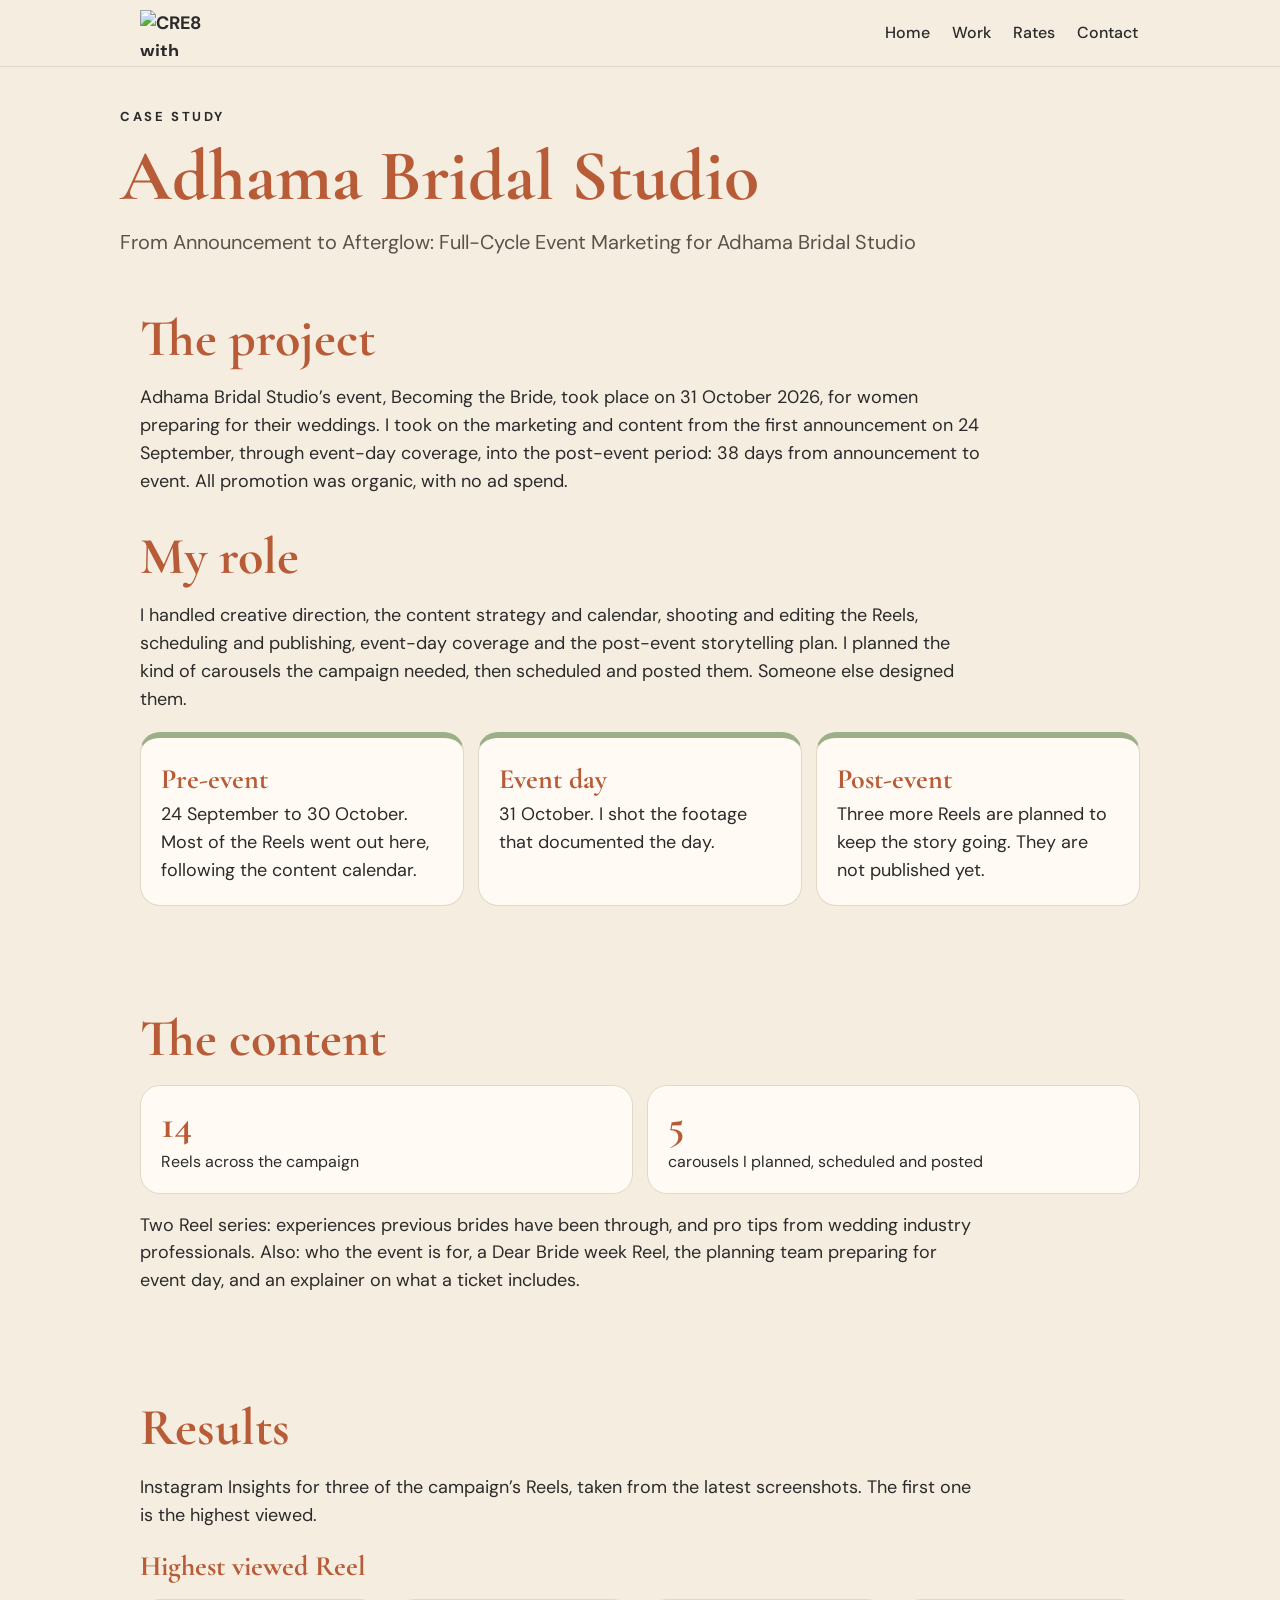
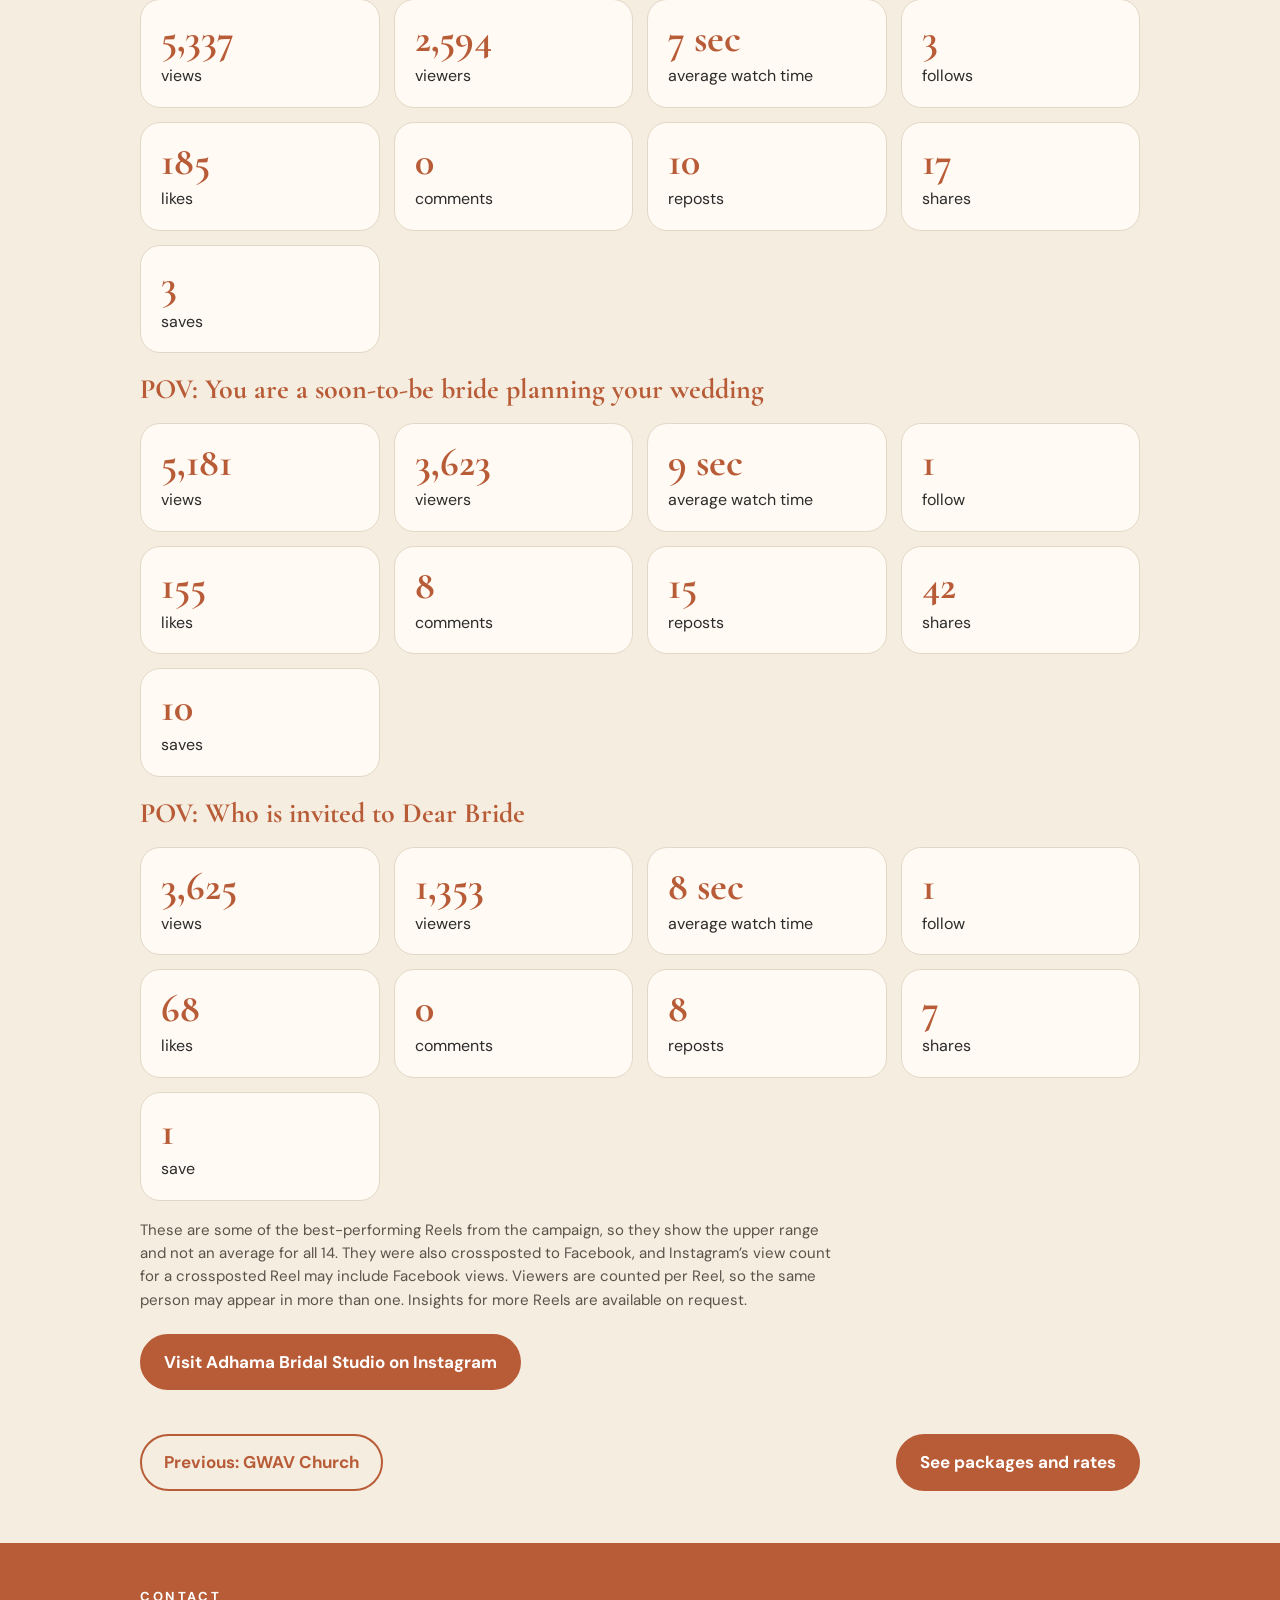
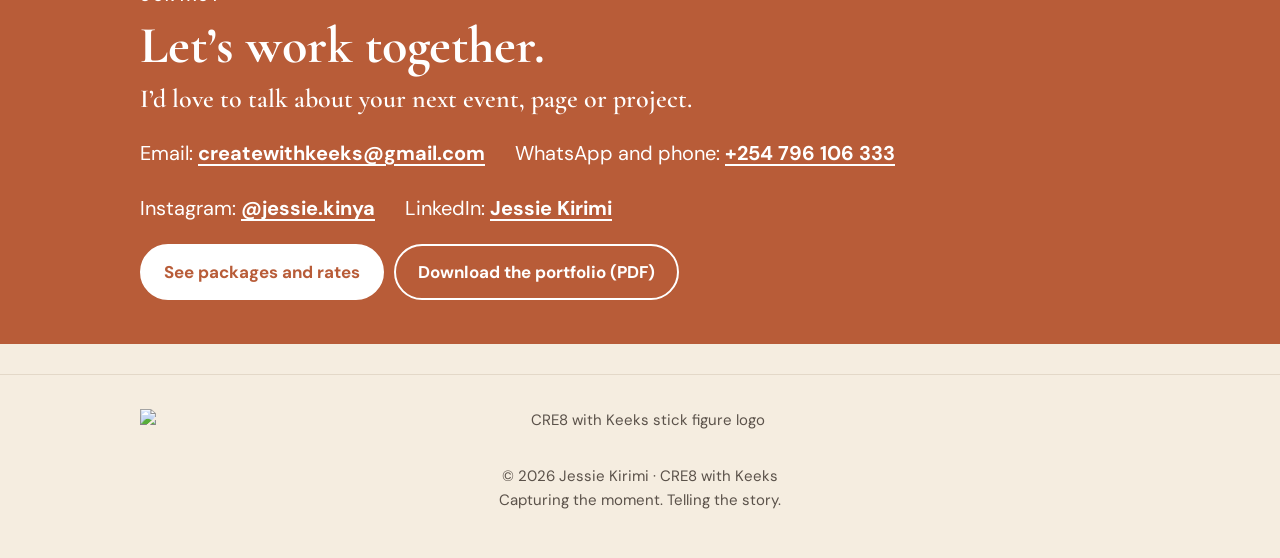
==== adhama.html @ f0c75ea5 "Add files via upload" ====
<!doctype html>
<html lang="en"><head><meta charset="utf-8">
<meta name="viewport" content="width=device-width, initial-scale=1, viewport-fit=cover">
<title>Adhama Bridal Studio case study | Jessie Kirimi</title>
<meta name="description" content="A 38-day organic Instagram campaign for the Becoming the Bride event, from announcement to event day.">
<meta property="og:title" content="Adhama Bridal Studio case study | Jessie Kirimi"><meta property="og:description" content="A 38-day organic Instagram campaign for the Becoming the Bride event, from announcement to event day."><meta property="og:image" content="assets/jessie-hero.jpg">
<link rel="icon" href="assets/logo.png">
<link rel="preconnect" href="https://fonts.googleapis.com"><link rel="preconnect" href="https://fonts.gstatic.com" crossorigin>
<link href="https://fonts.googleapis.com/css2?family=Cormorant+Garamond:ital,wght@0,600;0,700;1,500&family=DM+Sans:wght@400;500;700&display=swap" rel="stylesheet">
<link rel="stylesheet" href="style.css">
</head><body><a class="skip" href="#main">Skip to content</a>
<nav class="nav" aria-label="Main"><div class="wrap"><a class="brand" href="index.html" aria-label="CRE8 with Keeks, home"><picture><source media="(prefers-color-scheme: dark)" srcset="assets/lockup-dark.png"><img src="assets/lockup.png" alt="CRE8 with Keeks" width="95" height="46"></picture></a>
<ul><li><a class="l" href="index.html">Home</a></li><li><a class="l" href="index.html#work">Work</a></li><li><a class="l" href="rates.html">Rates</a></li><li><a class="l" href="index.html#contact">Contact</a></li></ul></div></nav>
<main id="main">
<div class="wrap page-head"><p class="eyebrow">Case study</p><h1 style="font-size:clamp(40px,7vw,72px)">Adhama Bridal Studio</h1><p class="sub">From Announcement to Afterglow: Full-Cycle Event Marketing for Adhama Bridal Studio</p></div>
<section class="cs"><div class="wrap">
<h2>The project</h2>
<p>Adhama Bridal Studio’s event, Becoming the Bride, took place on 31 October 2026, for women preparing for their weddings. I took on the marketing and content from the first announcement on 24 September, through event-day coverage, into the post-event period: 38 days from announcement to event. All promotion was organic, with no ad spend.</p>
<h2 style="margin-top:34px">My role</h2>
<p>I handled creative direction, the content strategy and calendar, shooting and editing the Reels, scheduling and publishing, event-day coverage and the post-event storytelling plan. I planned the kind of carousels the campaign needed, then scheduled and posted them. Someone else designed them.</p>
<div class="tl">
<div class="step"><b>Pre-event</b>24 September to 30 October. Most of the Reels went out here, following the content calendar.</div>
<div class="step"><b>Event day</b>31 October. I shot the footage that documented the day.</div>
<div class="step"><b>Post-event</b>Three more Reels are planned to keep the story going. They are not published yet.</div></div>
</div></section>
<section class="cs"><div class="wrap"><h2>The content</h2>
<div class="stats"><div class="stat"><b>14</b><span>Reels across the campaign</span></div><div class="stat"><b>5</b><span>carousels I planned, scheduled and posted</span></div></div>
<p>Two Reel series: experiences previous brides have been through, and pro tips from wedding industry professionals. Also: who the event is for, a Dear Bride week Reel, the planning team preparing for event day, and an explainer on what a ticket includes.</p></div></section>
<section class="cs"><div class="wrap"><h2>Results</h2>
<p>Instagram Insights for three of the campaign’s Reels, taken from the latest screenshots. The first one is the highest viewed.</p>
<h3 style="margin-top:22px">Highest viewed Reel</h3>
<div class="stats"><div class="stat"><b>5,337</b><span>views</span></div><div class="stat"><b>2,594</b><span>viewers</span></div><div class="stat"><b>7 sec</b><span>average watch time</span></div><div class="stat"><b>3</b><span>follows</span></div><div class="stat"><b>185</b><span>likes</span></div><div class="stat"><b>0</b><span>comments</span></div><div class="stat"><b>10</b><span>reposts</span></div><div class="stat"><b>17</b><span>shares</span></div><div class="stat"><b>3</b><span>saves</span></div></div>
<h3 style="margin-top:22px">POV: You are a soon-to-be bride planning your wedding</h3>
<div class="stats"><div class="stat"><b>5,181</b><span>views</span></div><div class="stat"><b>3,623</b><span>viewers</span></div><div class="stat"><b>9 sec</b><span>average watch time</span></div><div class="stat"><b>1</b><span>follow</span></div><div class="stat"><b>155</b><span>likes</span></div><div class="stat"><b>8</b><span>comments</span></div><div class="stat"><b>15</b><span>reposts</span></div><div class="stat"><b>42</b><span>shares</span></div><div class="stat"><b>10</b><span>saves</span></div></div>
<h3 style="margin-top:22px">POV: Who is invited to Dear Bride</h3>
<div class="stats"><div class="stat"><b>3,625</b><span>views</span></div><div class="stat"><b>1,353</b><span>viewers</span></div><div class="stat"><b>8 sec</b><span>average watch time</span></div><div class="stat"><b>1</b><span>follow</span></div><div class="stat"><b>68</b><span>likes</span></div><div class="stat"><b>0</b><span>comments</span></div><div class="stat"><b>8</b><span>reposts</span></div><div class="stat"><b>7</b><span>shares</span></div><div class="stat"><b>1</b><span>save</span></div></div>
<p class="note">These are some of the best-performing Reels from the campaign, so they show the upper range and not an average for all 14. They were also crossposted to Facebook, and Instagram’s view count for a crossposted Reel may include Facebook views. Viewers are counted per Reel, so the same person may appear in more than one. Insights for more Reels are available on request.</p>
<p style="margin-top:22px"><a class="btn" href="https://www.instagram.com/adhama_ke/" target="_blank" rel="noopener">Visit Adhama Bridal Studio on Instagram</a></p>
<div class="pn"><a class="btn alt" href="gwav.html">Previous: GWAV Church</a><a class="btn" href="rates.html">See packages and rates</a></div></div></section>
<section class="band" id="contact"><div class="wrap">
<p class="eyebrow">Contact</p><h2>Let’s work together.</h2>
<p class="lead" style="color:inherit;font-size:26px;font-weight:600;margin-top:12px">I’d love to talk about your next event, page or project.</p>
<div class="contact"><span>Email: <a href="mailto:createwithkeeks@gmail.com">createwithkeeks@gmail.com</a></span>
<span>WhatsApp and phone: <a href="https://wa.me/254796106333">+254 796 106 333</a></span>
<span>Instagram: <a href="https://www.instagram.com/jessie.kinya/">@jessie.kinya</a></span>
<span>LinkedIn: <a href="https://www.linkedin.com/in/jessie-kirimi-a091b83a9">Jessie Kirimi</a></span></div>
<div class="btns" style="margin-top:14px"><a class="btn" href="rates.html">See packages and rates</a><a class="btn alt" href="assets/Jessie_Kirimi_Portfolio.pdf" download>Download the portfolio (PDF)</a></div>
</div></section></main>
<footer><div class="wrap"><img class="inv" src="assets/logo.png" alt="CRE8 with Keeks stick figure logo">
<div>&copy; 2026 Jessie Kirimi &middot; CRE8 with Keeks</div><div>Capturing the moment. Telling the story.</div></div></footer>
</body></html>
---- style.css ----
:root { --bg:#F5EDE0; --card:#FFFAF3; --alt:#F8F1E6; --sand:#E8DFD1; --ink:#2B2B2B; --muted:#5b524a; --terra:#B85C38; --terra-ink:#FFFFFF; --sage:#9CAF88; --sage-ink:#1f2a17; --line:#E3D8C8;
  --serif:'Cormorant Garamond', Georgia, serif; --sans:'DM Sans', system-ui, -apple-system, 'Segoe UI', sans-serif; box-sizing:border-box; padding-top:env(safe-area-inset-top,0px); }
@media (prefers-color-scheme: dark) { :root { --bg:#1E1915; --card:#2A231D; --alt:#241E19; --sand:#3A3027; --ink:#F3EBDD; --muted:#CFC3B2; --terra:#E58F66; --terra-ink:#1E1915; --sage:#8FA37B; --sage-ink:#141b0f; --line:#3d332a; } .inv { filter:invert(1); } }
* { box-sizing:border-box; }
html { scroll-behavior:smooth; scroll-padding-top:80px; }
body { margin:0; background:var(--bg); color:var(--ink); font-family:var(--sans); font-size:18px; line-height:1.55; -webkit-text-size-adjust:100%; }
a { color:var(--terra); }
img { max-width:100%; height:auto; display:block; }
.wrap { max-width:1040px; margin:0 auto; padding:0 20px; }
.skip { position:absolute; left:-999px; } .skip:focus { left:12px; top:12px; background:var(--card); padding:8px 12px; z-index:10; }
.nav { position:sticky; top:0; z-index:5; background:color-mix(in srgb, var(--bg) 92%, transparent); backdrop-filter:blur(8px); border-bottom:1px solid var(--line); }
.nav .wrap { display:flex; align-items:center; justify-content:space-between; gap:14px; padding-top:10px; padding-bottom:10px; }
.brand { display:flex; align-items:center; gap:10px; text-decoration:none; color:var(--ink); font-weight:700; }
.brand img { height:46px; width:auto; }
.nav ul { display:flex; gap:6px 18px; list-style:none; margin:0; padding:0; flex-wrap:wrap; justify-content:flex-end; }
.nav a.l { text-decoration:none; color:var(--ink); font-weight:500; font-size:16px; padding:6px 2px; }
.nav a.l:hover { color:var(--terra); }
@media (max-width:520px) { .nav .wrap { gap:8px; } .brand img { height:38px; } .nav ul { gap:4px 11px; flex-wrap:nowrap; } .nav a.l { font-size:14.5px; } }
h1,h2,h3 { font-family:var(--serif); color:var(--terra); line-height:1.05; margin:0; }
h1 { font-size:clamp(46px,9vw,88px); font-weight:700; }
h2 { font-size:clamp(34px,6vw,52px); font-weight:700; }
h3 { font-size:28px; font-weight:700; }
.eyebrow { font-size:13px; font-weight:700; letter-spacing:.2em; text-transform:uppercase; margin:0 0 12px; }
.hero { padding:46px 0 36px; }
.hero .grid { display:grid; grid-template-columns:1.1fr .9fr; gap:34px; align-items:center; }
.hero .role { font-size:clamp(20px,3.2vw,28px); font-weight:700; margin:18px 0 0; }
.tag { font-family:var(--serif); font-style:italic; font-size:clamp(26px,4.4vw,38px); color:var(--terra); margin:18px 0 22px; line-height:1.15; }
.photo { border-radius:22px; overflow:hidden; border:1px solid var(--line); background:var(--sand); }
.btns { display:flex; flex-wrap:wrap; gap:10px; }
.btn { display:inline-block; text-decoration:none; font-weight:700; border-radius:999px; padding:13px 22px; background:var(--terra); color:var(--terra-ink); border:2px solid var(--terra); font-size:17px; }
.btn.alt { background:transparent; color:var(--terra); }
.btn:focus-visible, a:focus-visible { outline:3px solid var(--terra); outline-offset:3px; }
section { padding:44px 0; }
.lead { font-family:var(--serif); font-size:clamp(28px,5vw,40px); font-weight:700; color:var(--terra); line-height:1.1; margin:0 0 14px; }
.about { display:grid; grid-template-columns:.8fr 1.2fr; gap:34px; align-items:center; }
.cards { display:grid; grid-template-columns:repeat(auto-fit,minmax(240px,1fr)); gap:16px; margin-top:22px; }
.card { background:var(--card); border:1px solid var(--line); border-radius:22px; padding:22px; }
.card h3 { margin-bottom:8px; }
.card ul { margin:0; padding-left:20px; } .card li { margin:3px 0; }
.work { display:grid; grid-template-columns:repeat(auto-fit,minmax(280px,1fr)); gap:18px; margin-top:22px; }
.proj { display:flex; flex-direction:column; background:var(--card); border:1px solid var(--line); border-radius:24px; padding:26px; text-decoration:none; color:var(--ink); transition:transform .2s ease; }
.proj:hover { transform:translateY(-3px); }
.proj .k { font-size:13px; font-weight:700; letter-spacing:.16em; text-transform:uppercase; color:var(--terra); }
.proj h3 { margin:6px 0 10px; font-size:34px; }
.proj .fact { margin-top:auto; padding-top:14px; font-weight:700; color:var(--terra); }
.proj p { margin:0 0 8px; }
.chips { display:flex; flex-wrap:wrap; gap:8px; margin-top:14px; }
.chip { background:var(--sage); color:var(--sage-ink); border-radius:999px; padding:7px 15px; font-weight:700; font-size:15px; }
.band { background:var(--terra); color:var(--terra-ink); }
.band h2, .band .lead, .band a { color:var(--terra-ink); }
.band .btn { background:var(--terra-ink); color:var(--terra); border-color:var(--terra-ink); }
.band .btn.alt { background:transparent; color:var(--terra-ink); }
.contact a { text-decoration:underline; text-underline-offset:4px; text-decoration-thickness:2px; font-weight:700; display:inline-block; padding:6px 0; }
.contact a:hover, .contact a:focus-visible { text-decoration-thickness:4px; }
.contact { display:flex; flex-wrap:wrap; gap:12px 30px; margin:18px 0 6px; font-size:20px; }
.page-head { padding:40px 0 10px; }
.page-head p.sub { font-size:20px; margin:12px 0 0; color:var(--muted); }
.cs h2 { margin-bottom:12px; }
.cs p { max-width:70ch; }
.stats { display:grid; grid-template-columns:repeat(auto-fit,minmax(200px,1fr)); gap:14px; margin:18px 0; }
.stat { background:var(--card); border:1px solid var(--line); border-radius:20px; padding:18px 20px; }
.stat b { display:block; font-family:var(--serif); font-size:40px; line-height:1; color:var(--terra); }
.stat span { display:block; margin-top:6px; font-size:16px; color:var(--ink); }
.note { font-size:15px; color:var(--muted); max-width:70ch; }
.tl { display:grid; grid-template-columns:repeat(auto-fit,minmax(230px,1fr)); gap:14px; margin:18px 0; }
.tl .step { background:var(--card); border:1px solid var(--line); border-radius:20px; padding:20px; border-top:6px solid var(--sage); }
.tl .step b { display:block; font-family:var(--serif); font-size:28px; color:var(--terra); }
.tablewrap { overflow-x:auto; border:1px solid var(--line); border-radius:18px; margin:16px 0; }
table { width:100%; border-collapse:collapse; font-size:17px; }
th { background:var(--sage); color:var(--sage-ink); text-align:left; padding:11px 14px; font-size:15px; }
td { padding:11px 14px; border-top:1px solid var(--line); background:var(--card); vertical-align:top; }
tr:nth-child(even) td { background:var(--alt); }
.pieces { display:grid; grid-template-columns:repeat(auto-fit,minmax(260px,1fr)); gap:16px; margin:18px 0; }
.week { display:grid; grid-template-columns:repeat(auto-fit,minmax(120px,1fr)); gap:10px; margin:16px 0; }
.week div { background:var(--card); border:1px solid var(--line); border-radius:16px; padding:14px; }
.week b { display:block; color:var(--terra); font-family:var(--serif); font-size:24px; }
.pn { display:flex; justify-content:space-between; gap:12px; flex-wrap:wrap; padding:26px 0 8px; }
footer { padding:34px 0 46px; font-size:15px; color:var(--muted); text-align:center; border-top:1px solid var(--line); margin-top:30px; }
footer img { height:46px; margin:0 auto 10px; }
@media (max-width:760px) { .hero .grid, .about { grid-template-columns:1fr; } .hero .photo { order:-1; max-width:420px; } }

.rhint { margin:22px 0 10px; font-size:15px; color:var(--muted); }
.rtools { display:flex; justify-content:space-between; align-items:center; margin:22px 0 8px; gap:12px; flex-wrap:wrap; }
.link { font:inherit; font-size:15px; font-weight:700; color:var(--terra); background:none; border:0; padding:6px 0; cursor:pointer; text-decoration:underline; }
button.chip { font:inherit; font-size:15px; font-weight:700; border:0; cursor:pointer; }
button.chip:focus-visible, .head:focus-visible, .link:focus-visible { outline:3px solid var(--terra); outline-offset:2px; }
.item { background:var(--card); border-radius:22px; margin:12px 0; border:1px solid var(--line); overflow:hidden; }
.head { all:unset; box-sizing:border-box; display:flex; width:100%; align-items:center; gap:14px; padding:18px; cursor:pointer; }
.head:focus-visible { outline:3px solid var(--terra); outline-offset:-3px; }
.rn { flex:none; font-size:13px; font-weight:700; letter-spacing:.14em; color:var(--terra-ink); background:var(--terra); border-radius:999px; padding:4px 11px; }
.rt { flex:1; min-width:0; } .rt b { display:block; font-family:var(--serif); font-size:30px; line-height:1.05; color:var(--terra); } .rt span { display:block; font-size:15px; color:var(--muted); margin-top:3px; }
.rp { text-align:right; flex:none; } .rp small { display:block; font-size:12px; color:var(--muted); text-transform:uppercase; letter-spacing:.1em; } .rp strong { font-family:var(--serif); font-size:26px; color:var(--ink); white-space:nowrap; }
.chev { flex:none; width:26px; height:26px; transition:transform .25s ease; color:var(--terra); } .item[data-open="true"] .chev { transform:rotate(180deg); }
.panel { display:grid; grid-template-rows:0fr; transition:grid-template-rows .3s ease; } .item[data-open="true"] .panel { grid-template-rows:1fr; } .panel > div { overflow:hidden; }
.rbody { padding:0 18px 20px; border-top:1px solid var(--line); }
.rbody h4 { font-family:var(--serif); font-size:26px; color:var(--terra); margin:22px 0 4px; } .rbody p { margin:10px 0; } .rbody ul { margin:8px 0; padding-left:22px; } .rbody li { margin:4px 0; }
.rbig { font-family:var(--serif); font-weight:700; font-size:46px; color:var(--terra); line-height:1; margin:18px 0 0; } .rbig small { font-family:var(--sans); font-size:18px; font-weight:500; color:var(--ink); }
.roffer { background:var(--terra); color:var(--terra-ink); border-radius:16px; padding:12px 16px; margin:14px 0; font-weight:700; }
.rtablewrap { overflow-x:auto; margin:12px 0; border-radius:16px; border:1px solid var(--line); }
.rtablewrap table { width:100%; border-collapse:collapse; font-size:16px; } .rtablewrap th { background:var(--sage); color:var(--sage-ink); text-align:left; padding:10px 12px; font-size:14px; } .rtablewrap td { padding:10px 12px; border-top:1px solid var(--line); background:var(--card); vertical-align:top; } .rtablewrap tr:nth-child(even) td { background:var(--alt); } .rtablewrap td:first-child { font-weight:700; }
.tiers { display:none; gap:12px; margin:12px 0; } .tier { background:var(--alt); border:1px solid var(--line); border-radius:18px; padding:14px 16px; }
.tier h5 { margin:0 0 6px; font-family:var(--serif); font-size:26px; color:var(--terra); } .tier dl { margin:0; } .tier dl div { display:flex; justify-content:space-between; gap:14px; padding:7px 0; border-top:1px solid var(--line); } .tier dt { font-weight:700; font-size:15px; } .tier dd { margin:0; text-align:right; font-size:15px; }
.rnote { font-size:15px; color:var(--muted); }
@media (max-width:640px) { .wide { display:none; } .tiers { display:grid; } .head { flex-wrap:wrap; row-gap:6px; } .rp { order:4; flex-basis:100%; text-align:left; padding-left:56px; display:flex; align-items:baseline; gap:8px; } .rp small { display:inline; } .rbody { padding:0 14px 18px; } }
@media (prefers-reduced-motion: reduce) { .panel, .chev { transition:none; } }

img.reel { border-radius:14px; margin-bottom:12px; aspect-ratio:9/16; object-fit:cover; width:100%; }
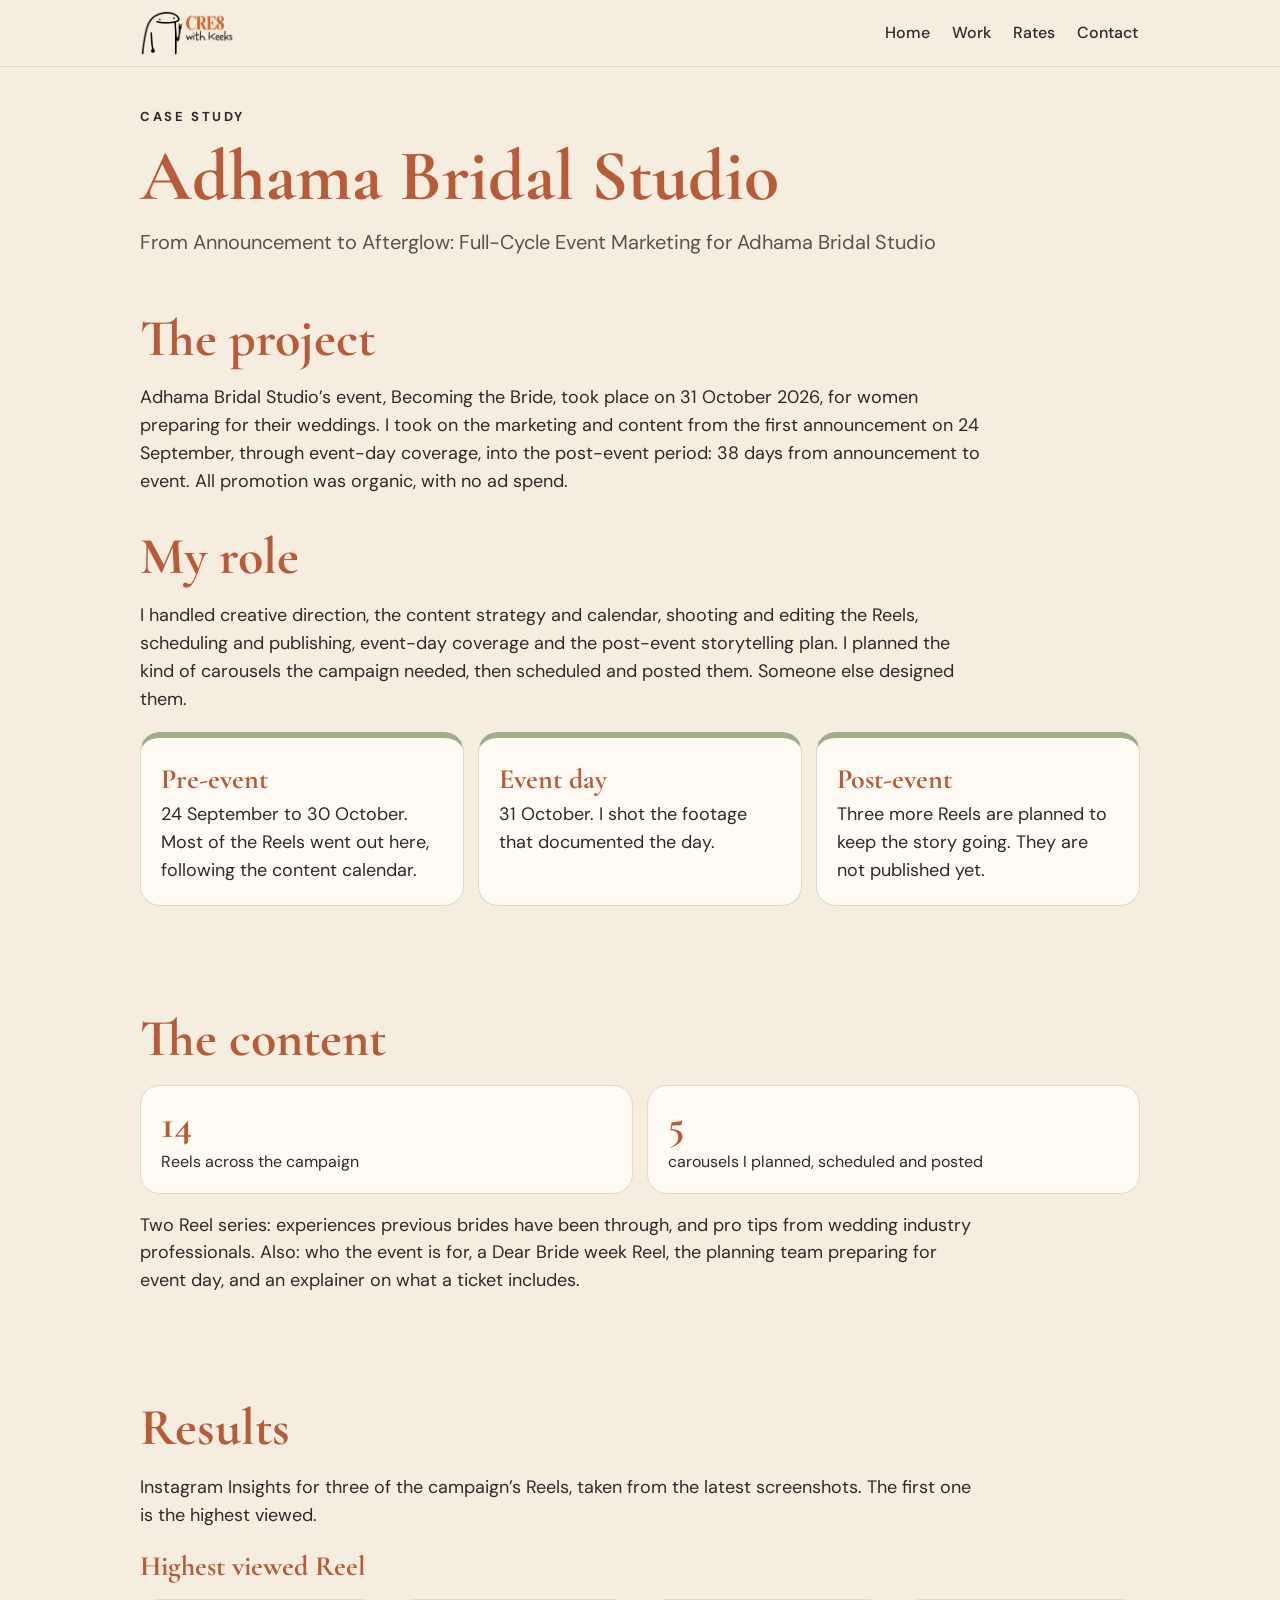
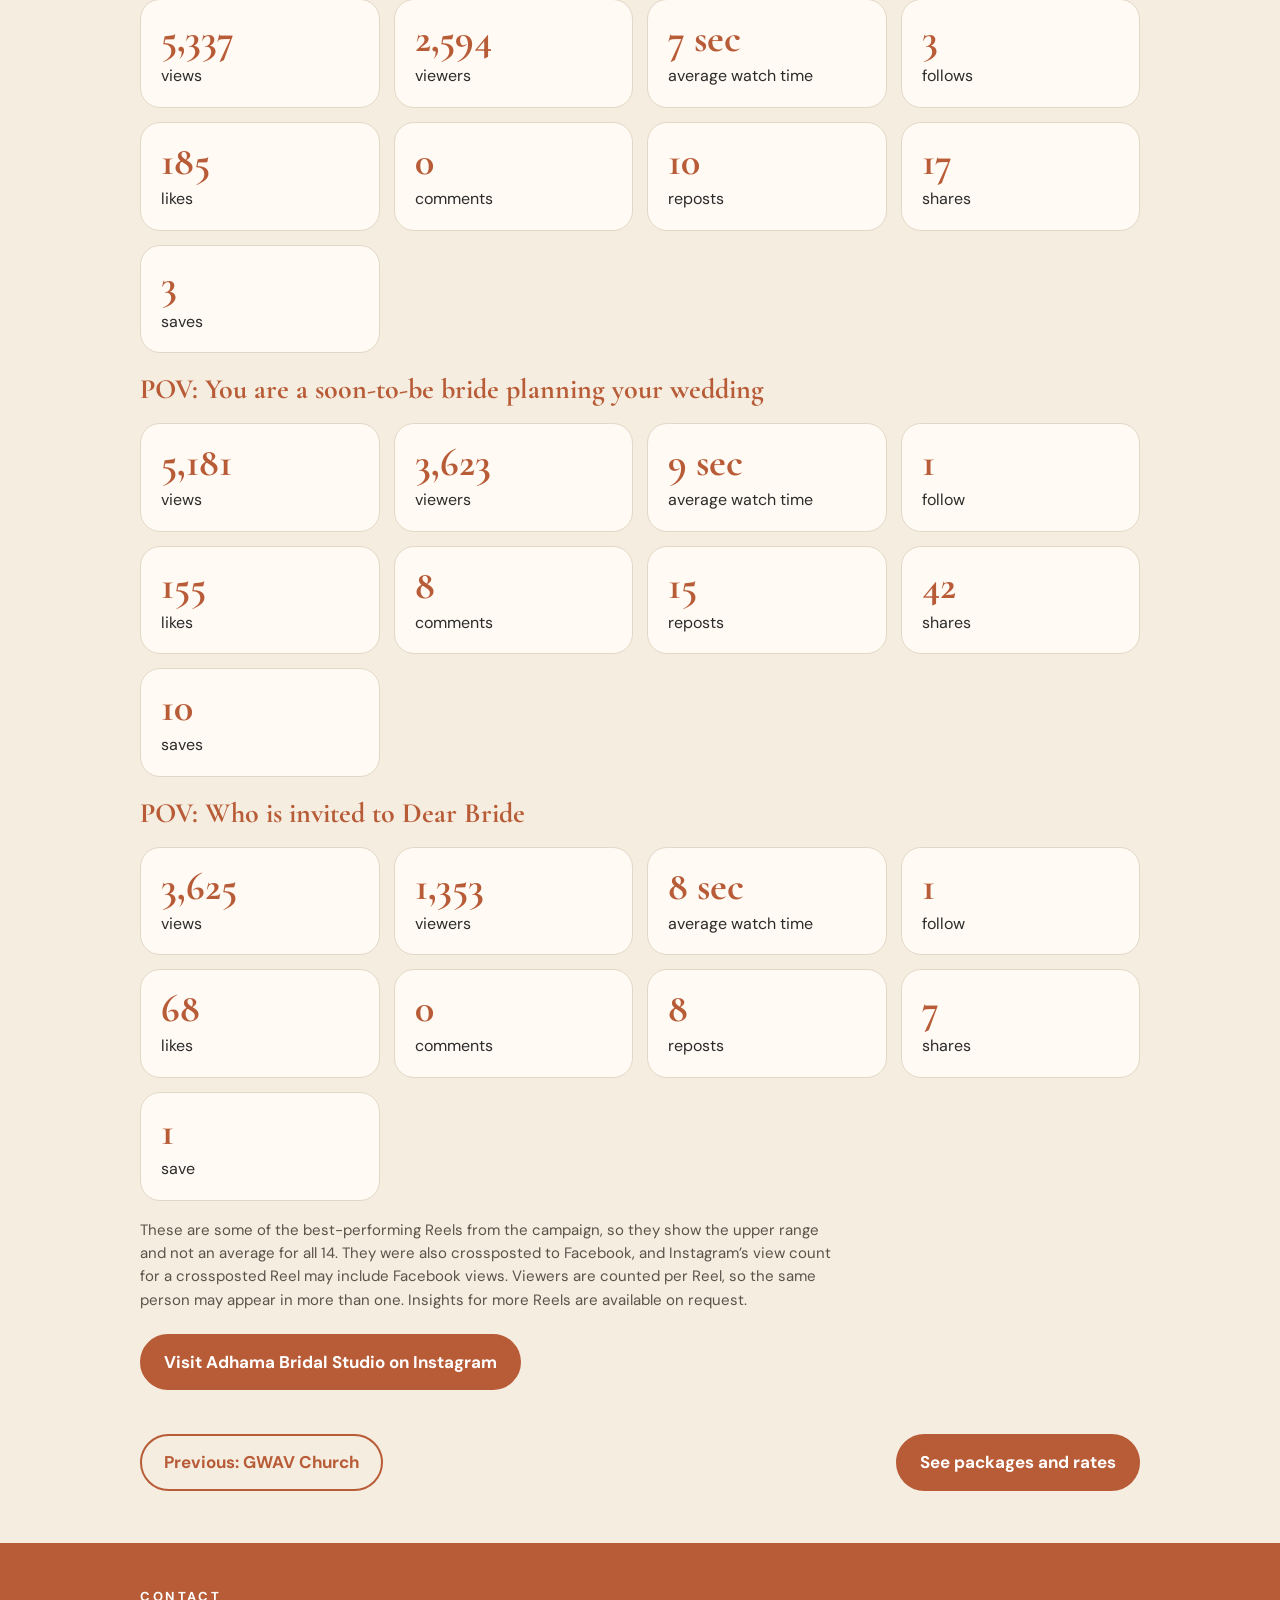
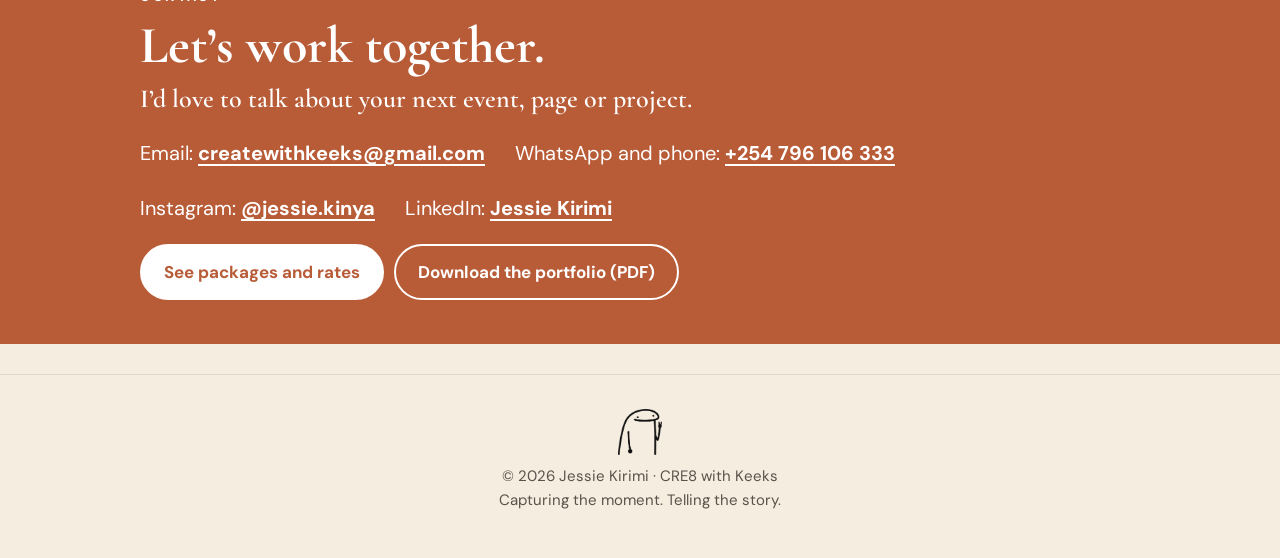
==== commit 7695ee4b: "Add files via upload" ====
--- a/adhama.html
+++ b/adhama.html
@@ -3,13 +3,13 @@
 <meta name="viewport" content="width=device-width, initial-scale=1, viewport-fit=cover">
 <title>Adhama Bridal Studio case study | Jessie Kirimi</title>
 <meta name="description" content="A 38-day organic Instagram campaign for the Becoming the Bride event, from announcement to event day.">
-<meta property="og:title" content="Adhama Bridal Studio case study | Jessie Kirimi"><meta property="og:description" content="A 38-day organic Instagram campaign for the Becoming the Bride event, from announcement to event day."><meta property="og:image" content="assets/jessie-hero.jpg">
-<link rel="icon" href="assets/logo.png">
+<meta property="og:title" content="Adhama Bridal Studio case study | Jessie Kirimi"><meta property="og:description" content="A 38-day organic Instagram campaign for the Becoming the Bride event, from announcement to event day.">
+<link rel="icon" href="[data-uri]">
 <link rel="preconnect" href="https://fonts.googleapis.com"><link rel="preconnect" href="https://fonts.gstatic.com" crossorigin>
 <link href="https://fonts.googleapis.com/css2?family=Cormorant+Garamond:ital,wght@0,600;0,700;1,500&family=DM+Sans:wght@400;500;700&display=swap" rel="stylesheet">
 <link rel="stylesheet" href="style.css">
 </head><body><a class="skip" href="#main">Skip to content</a>
-<nav class="nav" aria-label="Main"><div class="wrap"><a class="brand" href="index.html" aria-label="CRE8 with Keeks, home"><picture><source media="(prefers-color-scheme: dark)" srcset="assets/lockup-dark.png"><img src="assets/lockup.png" alt="CRE8 with Keeks" width="95" height="46"></picture></a>
+<nav class="nav" aria-label="Main"><div class="wrap"><a class="brand" href="index.html" aria-label="CRE8 with Keeks, home"><picture><source media="(prefers-color-scheme: dark)" srcset="[data-uri]"><img src="[data-uri]" alt="CRE8 with Keeks" width="95" height="46"></picture></a>
 <ul><li><a class="l" href="index.html">Home</a></li><li><a class="l" href="index.html#work">Work</a></li><li><a class="l" href="rates.html">Rates</a></li><li><a class="l" href="index.html#contact">Contact</a></li></ul></div></nav>
 <main id="main">
 <div class="wrap page-head"><p class="eyebrow">Case study</p><h1 style="font-size:clamp(40px,7vw,72px)">Adhama Bridal Studio</h1><p class="sub">From Announcement to Afterglow: Full-Cycle Event Marketing for Adhama Bridal Studio</p></div>
@@ -44,8 +44,8 @@
 <span>WhatsApp and phone: <a href="https://wa.me/254796106333">+254 796 106 333</a></span>
 <span>Instagram: <a href="https://www.instagram.com/jessie.kinya/">@jessie.kinya</a></span>
 <span>LinkedIn: <a href="https://www.linkedin.com/in/jessie-kirimi-a091b83a9">Jessie Kirimi</a></span></div>
-<div class="btns" style="margin-top:14px"><a class="btn" href="rates.html">See packages and rates</a><a class="btn alt" href="assets/Jessie_Kirimi_Portfolio.pdf" download>Download the portfolio (PDF)</a></div>
+<div class="btns" style="margin-top:14px"><a class="btn" href="rates.html">See packages and rates</a><a class="btn alt" href="Jessie_Kirimi_Portfolio.pdf" download>Download the portfolio (PDF)</a></div>
 </div></section></main>
-<footer><div class="wrap"><img class="inv" src="assets/logo.png" alt="CRE8 with Keeks stick figure logo">
+<footer><div class="wrap"><img class="inv" src="[data-uri]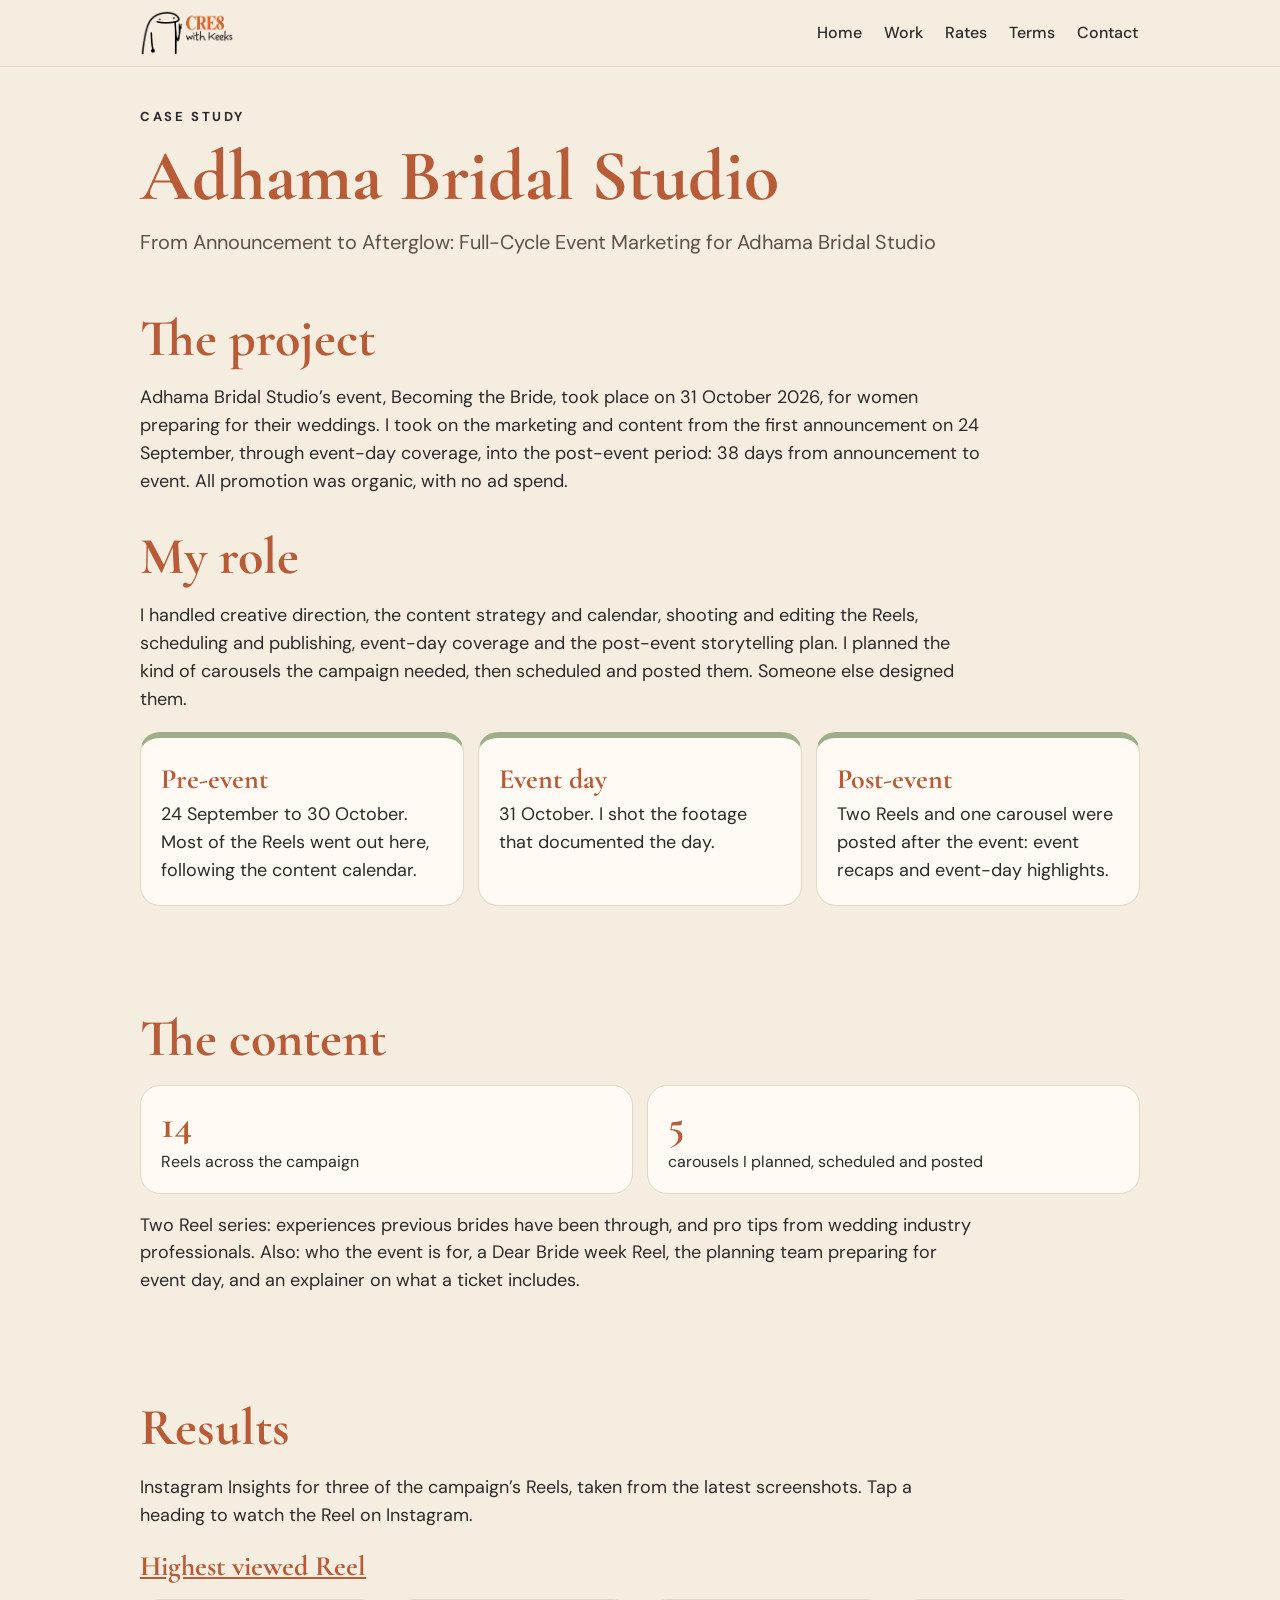
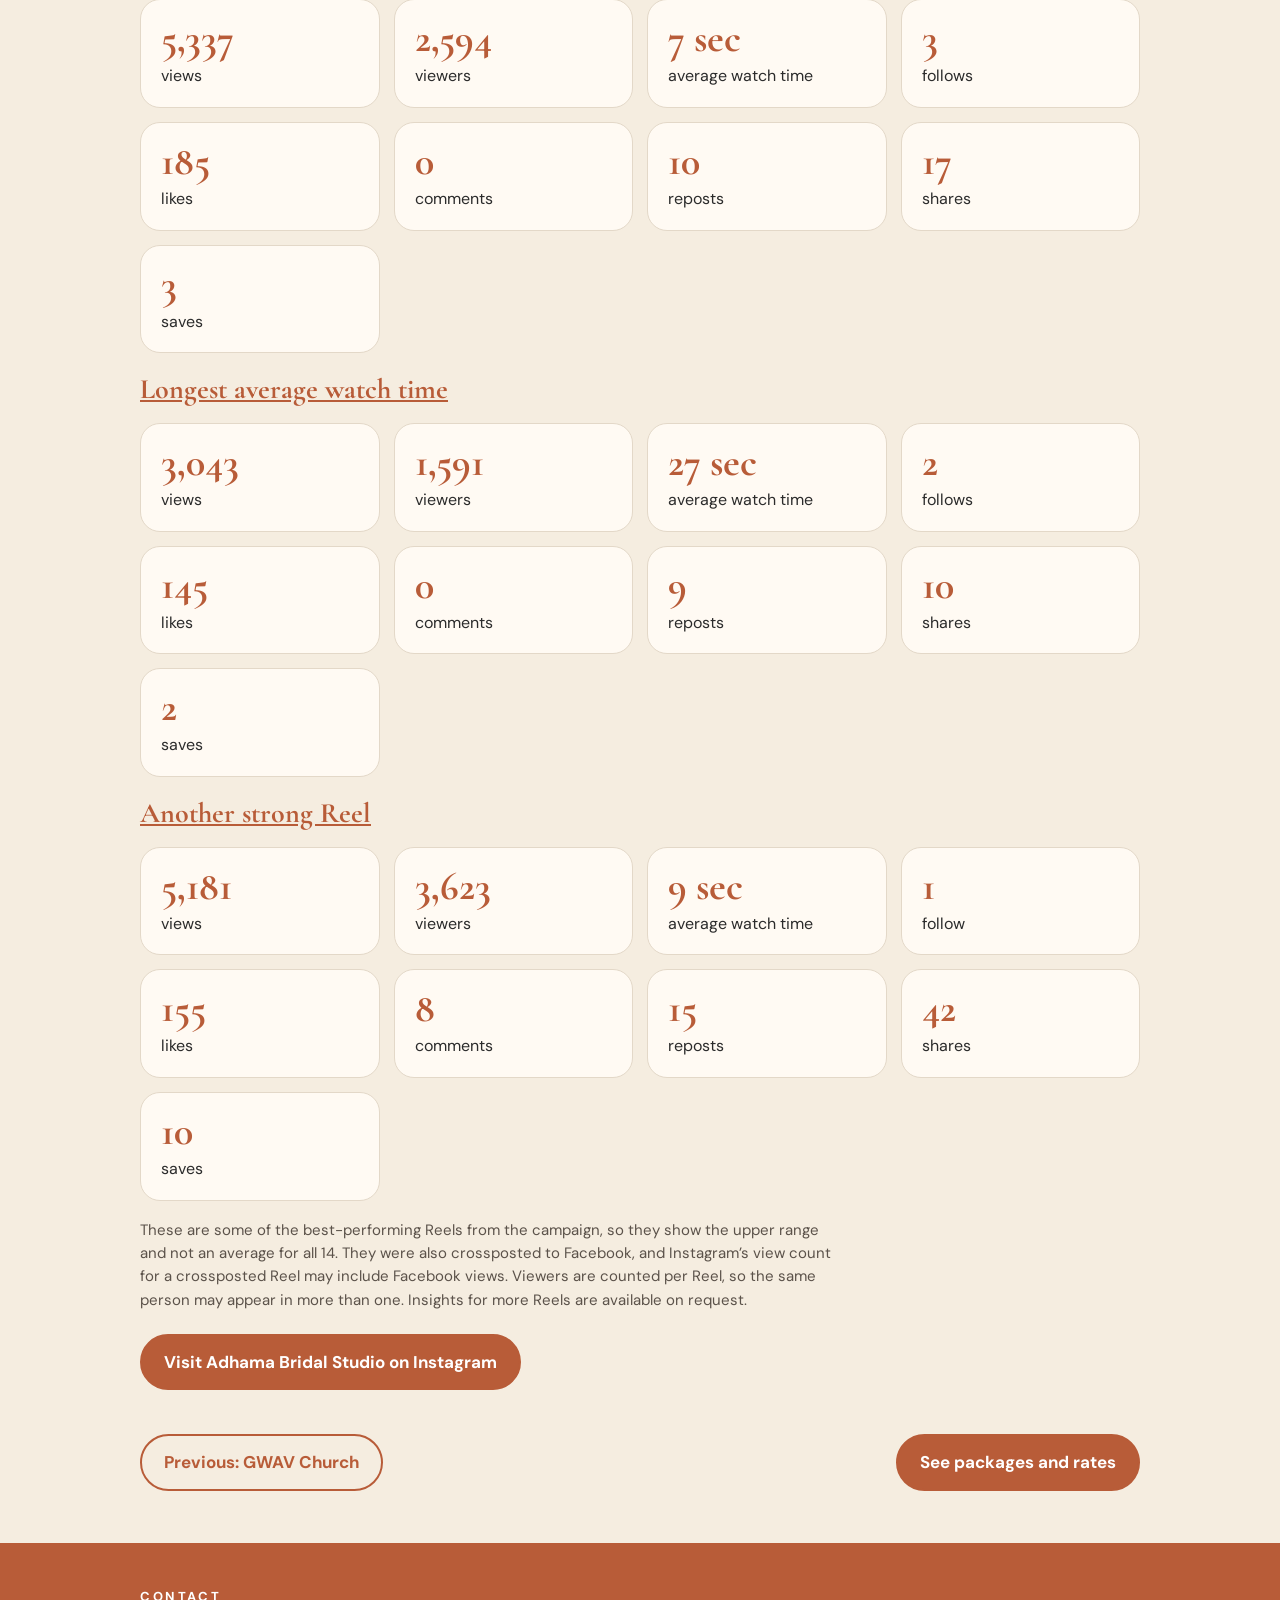
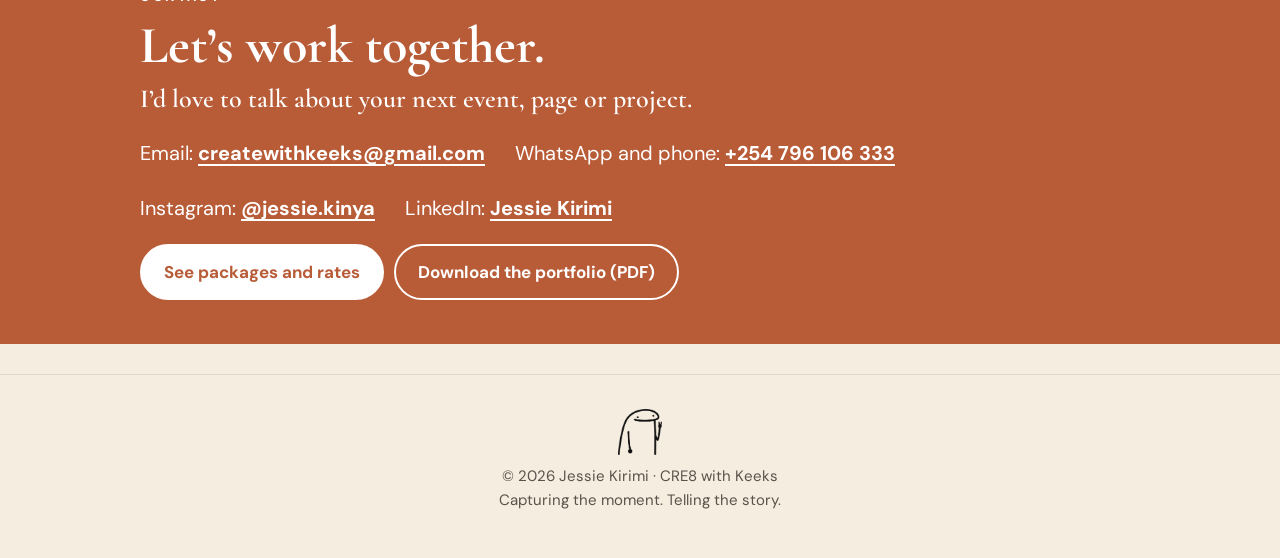
==== commit d26f0ad5: "Add files via upload" ====
--- a/adhama.html
+++ b/adhama.html
@@ -10,7 +10,7 @@
 <link rel="stylesheet" href="style.css">
 </head><body><a class="skip" href="#main">Skip to content</a>
 <nav class="nav" aria-label="Main"><div class="wrap"><a class="brand" href="index.html" aria-label="CRE8 with Keeks, home"><picture><source media="(prefers-color-scheme: dark)" srcset="[data-uri]"><img src="[data-uri]" alt="CRE8 with Keeks" width="95" height="46"></picture></a>
-<ul><li><a class="l" href="index.html">Home</a></li><li><a class="l" href="index.html#work">Work</a></li><li><a class="l" href="rates.html">Rates</a></li><li><a class="l" href="index.html#contact">Contact</a></li></ul></div></nav>
+<ul><li><a class="l" href="index.html">Home</a></li><li><a class="l" href="index.html#work">Work</a></li><li><a class="l" href="rates.html">Rates</a></li><li><a class="l" href="terms.html">Terms</a></li><li><a class="l" href="index.html#contact">Contact</a></li></ul></div></nav>
 <main id="main">
 <div class="wrap page-head"><p class="eyebrow">Case study</p><h1 style="font-size:clamp(40px,7vw,72px)">Adhama Bridal Studio</h1><p class="sub">From Announcement to Afterglow: Full-Cycle Event Marketing for Adhama Bridal Studio</p></div>
 <section class="cs"><div class="wrap">
@@ -21,19 +21,19 @@
 <div class="tl">
 <div class="step"><b>Pre-event</b>24 September to 30 October. Most of the Reels went out here, following the content calendar.</div>
 <div class="step"><b>Event day</b>31 October. I shot the footage that documented the day.</div>
-<div class="step"><b>Post-event</b>Three more Reels are planned to keep the story going. They are not published yet.</div></div>
+<div class="step"><b>Post-event</b>Two Reels and one carousel were posted after the event: event recaps and event-day highlights.</div></div>
 </div></section>
 <section class="cs"><div class="wrap"><h2>The content</h2>
 <div class="stats"><div class="stat"><b>14</b><span>Reels across the campaign</span></div><div class="stat"><b>5</b><span>carousels I planned, scheduled and posted</span></div></div>
 <p>Two Reel series: experiences previous brides have been through, and pro tips from wedding industry professionals. Also: who the event is for, a Dear Bride week Reel, the planning team preparing for event day, and an explainer on what a ticket includes.</p></div></section>
 <section class="cs"><div class="wrap"><h2>Results</h2>
-<p>Instagram Insights for three of the campaign’s Reels, taken from the latest screenshots. The first one is the highest viewed.</p>
-<h3 style="margin-top:22px">Highest viewed Reel</h3>
+<p>Instagram Insights for three of the campaign’s Reels, taken from the latest screenshots. Tap a heading to watch the Reel on Instagram.</p>
+<h3 style="margin-top:22px"><a href="https://www.instagram.com/reel/DfKlAyet-_C/" target="_blank" rel="noopener">Highest viewed Reel</a></h3>
 <div class="stats"><div class="stat"><b>5,337</b><span>views</span></div><div class="stat"><b>2,594</b><span>viewers</span></div><div class="stat"><b>7 sec</b><span>average watch time</span></div><div class="stat"><b>3</b><span>follows</span></div><div class="stat"><b>185</b><span>likes</span></div><div class="stat"><b>0</b><span>comments</span></div><div class="stat"><b>10</b><span>reposts</span></div><div class="stat"><b>17</b><span>shares</span></div><div class="stat"><b>3</b><span>saves</span></div></div>
-<h3 style="margin-top:22px">POV: You are a soon-to-be bride planning your wedding</h3>
+<h3 style="margin-top:22px"><a href="https://www.instagram.com/reel/DewoEO-RiS5/" target="_blank" rel="noopener">Longest average watch time</a></h3>
+<div class="stats"><div class="stat"><b>3,043</b><span>views</span></div><div class="stat"><b>1,591</b><span>viewers</span></div><div class="stat"><b>27 sec</b><span>average watch time</span></div><div class="stat"><b>2</b><span>follows</span></div><div class="stat"><b>145</b><span>likes</span></div><div class="stat"><b>0</b><span>comments</span></div><div class="stat"><b>9</b><span>reposts</span></div><div class="stat"><b>10</b><span>shares</span></div><div class="stat"><b>2</b><span>saves</span></div></div>
+<h3 style="margin-top:22px"><a href="https://www.instagram.com/reel/Dd5lke_RXRv/" target="_blank" rel="noopener">Another strong Reel</a></h3>
 <div class="stats"><div class="stat"><b>5,181</b><span>views</span></div><div class="stat"><b>3,623</b><span>viewers</span></div><div class="stat"><b>9 sec</b><span>average watch time</span></div><div class="stat"><b>1</b><span>follow</span></div><div class="stat"><b>155</b><span>likes</span></div><div class="stat"><b>8</b><span>comments</span></div><div class="stat"><b>15</b><span>reposts</span></div><div class="stat"><b>42</b><span>shares</span></div><div class="stat"><b>10</b><span>saves</span></div></div>
-<h3 style="margin-top:22px">POV: Who is invited to Dear Bride</h3>
-<div class="stats"><div class="stat"><b>3,625</b><span>views</span></div><div class="stat"><b>1,353</b><span>viewers</span></div><div class="stat"><b>8 sec</b><span>average watch time</span></div><div class="stat"><b>1</b><span>follow</span></div><div class="stat"><b>68</b><span>likes</span></div><div class="stat"><b>0</b><span>comments</span></div><div class="stat"><b>8</b><span>reposts</span></div><div class="stat"><b>7</b><span>shares</span></div><div class="stat"><b>1</b><span>save</span></div></div>
 <p class="note">These are some of the best-performing Reels from the campaign, so they show the upper range and not an average for all 14. They were also crossposted to Facebook, and Instagram’s view count for a crossposted Reel may include Facebook views. Viewers are counted per Reel, so the same person may appear in more than one. Insights for more Reels are available on request.</p>
 <p style="margin-top:22px"><a class="btn" href="https://www.instagram.com/adhama_ke/" target="_blank" rel="noopener">Visit Adhama Bridal Studio on Instagram</a></p>
 <div class="pn"><a class="btn alt" href="gwav.html">Previous: GWAV Church</a><a class="btn" href="rates.html">See packages and rates</a></div></div></section>
